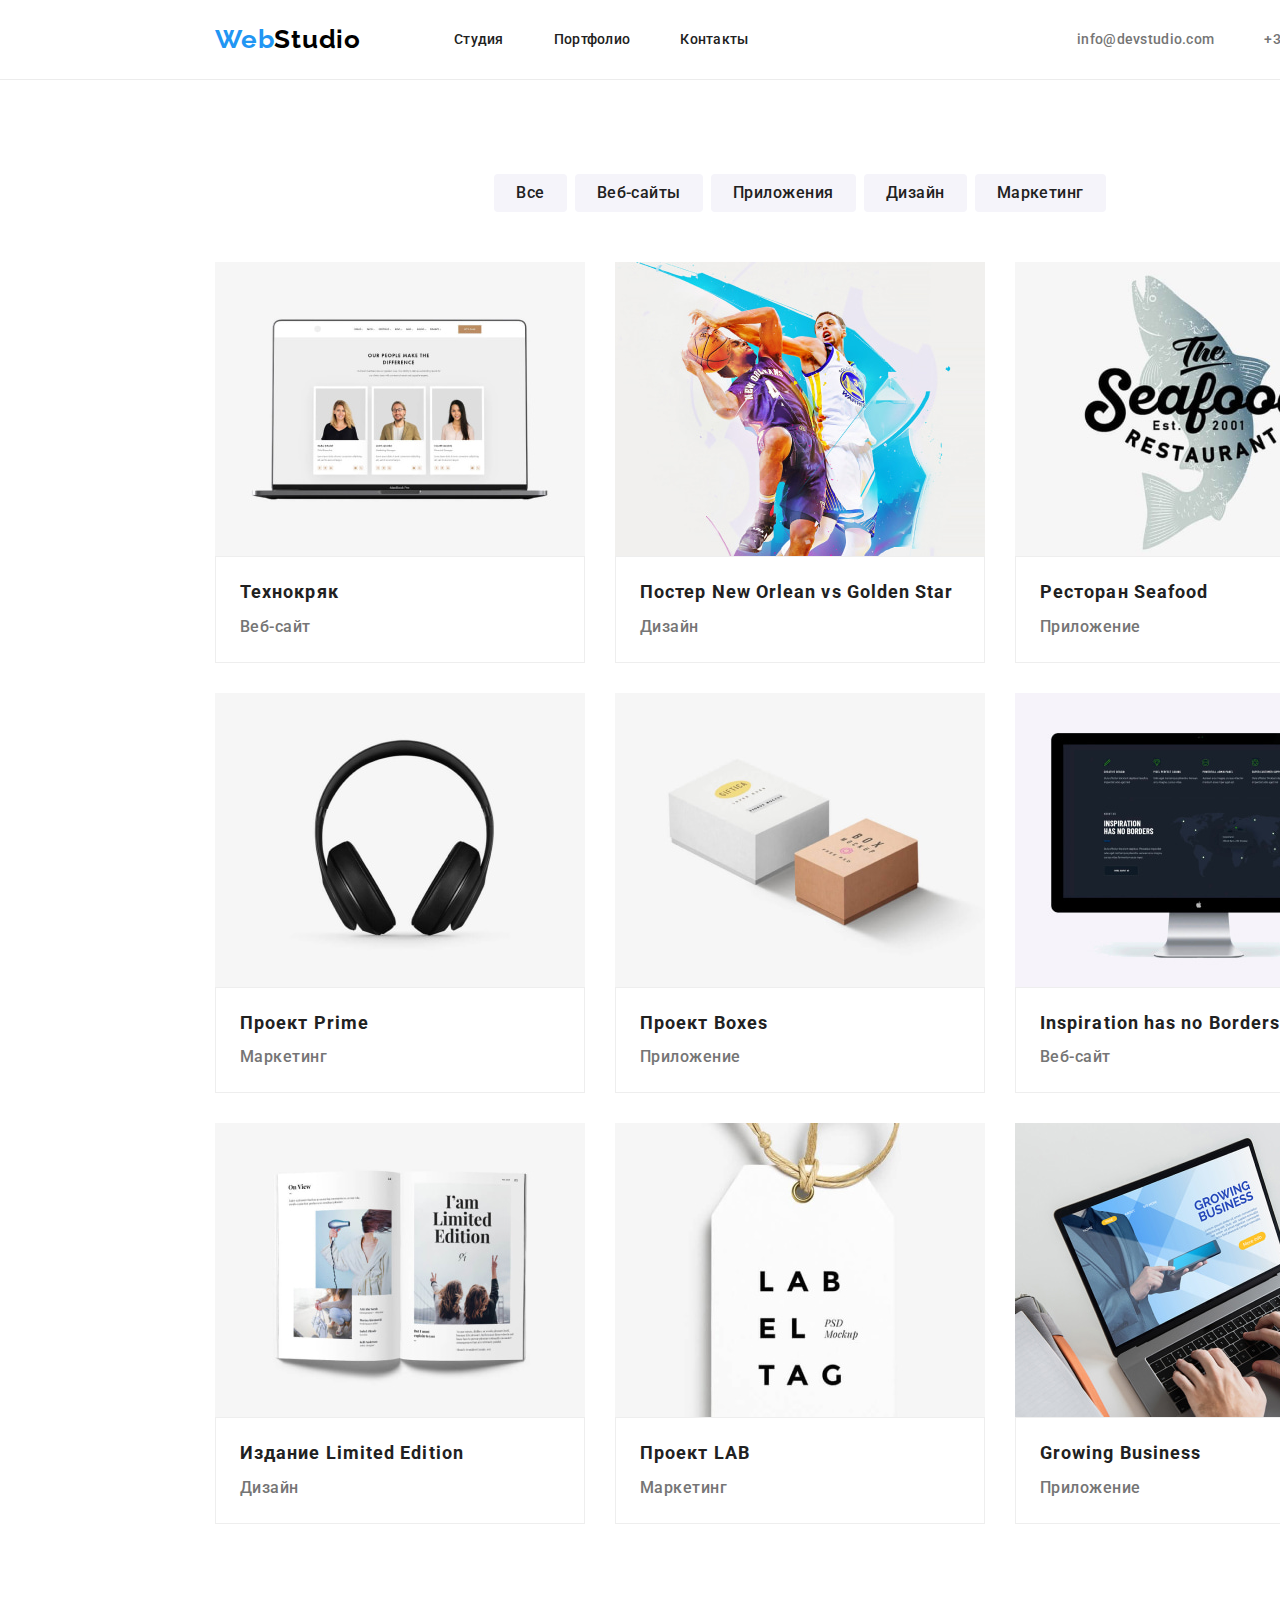
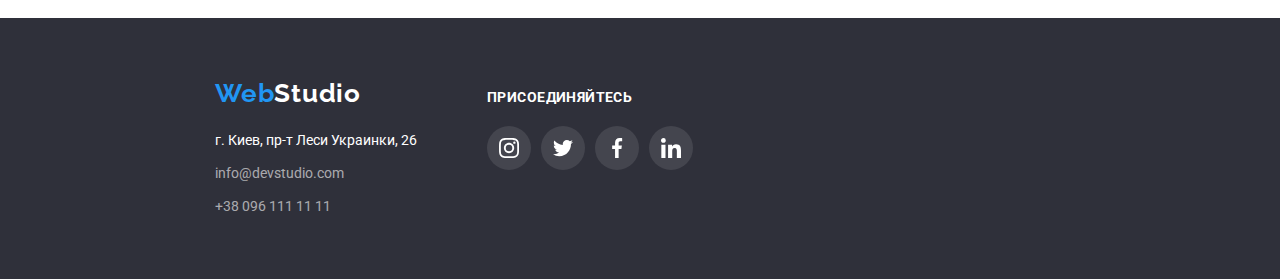
==== portfolio.html @ f5e44344 "Initial commit" ====
<!DOCTYPE html>
<html lang="ru">
  <head>
    <meta charset="UTF-8" />
    <meta http-equiv="X-UA-Compatible" content="IE=edge" />
    <meta name="viewport" content="width=device-width, initial-scale=1.0" />
    <link rel="preconnect" href="https://fonts.googleapis.com" />
    <link rel="preconnect" href="https://fonts.gstatic.com" crossorigin />
    <!-- Нормализатор -->
    <link
      rel="stylesheet"
      href="https://cdn.jsdelivr.net/npm/modern-normalize@1.1.0/modern-normalize.min.css"
    />
    <!-- Шрифты -->
    <link
      href="https://fonts.googleapis.com/css2?family=Raleway:wght@700&family=Roboto:wght@400;500;700;900&display=swap"
      rel="stylesheet"
    />
    <!-- Кастомные стили -->
    <link rel="stylesheet" href="./css/styles.css" />
    <title>portfolio</title>
  </head>
  <!-- Контент -->
  <body>
    <!-- Портфолио Шапка -->
    <header class="header">
      <div class="container head-container">
        <!-- Лого -->
        <a class="logo head-logo" href="./index.html"
          >Web<span class="logo-head-studio">Studio</span></a
        >
        <!-- Навигация -->
        <nav class="header-navigation">
          <ul class="header-nav-list">
            <li class="header-nav-item">
              <a class="header-nav-link" href="./index.html">Студия</a>
            </li>
            <li class="header-nav-item">
              <a class="header-nav-link" href="./portfolio.html">Портфолио</a>
            </li>
            <li class="header-nav-item">
              <a class="header-nav-link" href="#">Контакты</a>
            </li>
          </ul>
        </nav>
        <!-- Контакты -->
        <ul class="header-contacts">
          <li class="contacts-item">
            <a class="contacts-link" href="mailto:info@devstudio.com"
              >info@devstudio.com</a
            >
          </li>
          <li class="conyacts-item">
            <a class="contacts-link" href="tel:+380961111111"
              >+38 096 111 11 11</a
            >
          </li>
        </ul>
      </div>
    </header>
    <!-- Портфолио Главная -->
    <main>
      <section class="section">
        <div class="container">
          <h1 class="hidden-title">Наши проекты</h1>
          <!-- Портфолио фильтры -->
          <ul class="portf-filter-list">
            <li class="portf-filter-item">
              <button class="button filter-button">Все</button>
            </li>
            <li class="portf-filter-item">
              <button class="button filter-button">Веб-сайты</button>
            </li>
            <li class="portf-filter-item">
              <button class="button filter-button">Приложения</button>
            </li>
            <li class="portf-filter-item">
              <button class="button filter-button">Дизайн</button>
            </li>
            <li class="portf-filter-item">
              <button class="button filter-button">Маркетинг</button>
            </li>
          </ul>
          <!-- Портфолио проекты -->
          <ul class="portf-project-list">
            <li class="portf-project-item">
              <img
                src="./images/portfolio-img/portf-1.jpg"
                alt="Технокряк"
                width="370px"
                height="294px"
              />
              <a href="" class="portf-project-link">
                <div class="portf-text-box">
                  <h2 class="portf-project-name">Технокряк</h2>
                  <p class="portf-project-class">Веб-сайт</p>
                </div></a
              >
            </li>
            <li class="portf-project-item">
              <img
                src="./images/portfolio-img/portf-2.jpg"
                alt="Постер New Orlean vs Golden Star"
                width="370px"
                height="294px"
              /><a href="" class="portf-project-link">
                <div class="portf-text-box">
                  <h2 class="portf-project-name">
                    Постер New Orlean vs Golden Star
                  </h2>
                  <p class="portf-project-class">Дизайн</p>
                </div></a
              >
            </li>
            <li class="portf-project-item">
              <img
                src="./images/portfolio-img/portf-3.jpg"
                alt="Ресторан Seafood"
                width="370px"
                height="294px"
              /><a href="" class="portf-project-link">
                <div class="portf-text-box">
                  <h2 class="portf-project-name">Ресторан Seafood</h2>
                  <p class="portf-project-class">Приложение</p>
                </div></a
              >
            </li>
            <li class="portf-project-item">
              <img
                src="./images/portfolio-img/portf-4.jpg"
                alt="Проект Prime"
                width="370px"
                height="294px"
              /><a href="" class="portf-project-link">
                <div class="portf-text-box">
                  <h2 class="portf-project-name">Проект Prime</h2>
                  <p class="portf-project-class">Маркетинг</p>
                </div></a
              >
            </li>
            <li class="portf-project-item">
              <img
                src="./images/portfolio-img/portf-5.jpg"
                alt="Проект Boxes"
                width="370px"
                height="294px"
              /><a href="" class="portf-project-link">
                <div class="portf-text-box">
                  <h2 class="portf-project-name">Проект Boxes</h2>
                  <p class="portf-project-class">Приложение</p>
                </div></a
              >
            </li>
            <li class="portf-project-item">
              <img
                src="./images/portfolio-img/portf-6.jpg"
                alt="Inspiration has no Borders"
                width="370px"
                height="294px"
              /><a href="" class="portf-project-link">
                <div class="portf-text-box">
                  <h2 class="portf-project-name">Inspiration has no Borders</h2>
                  <p class="portf-project-class">Веб-сайт</p>
                </div></a
              >
            </li>
            <li class="portf-project-item">
              <img
                src="./images/portfolio-img/portf-7.jpg"
                alt="Издание Limited Edition"
                width="370px"
                height="294px"
              /><a href="" class="portf-project-link">
                <div class="portf-text-box">
                  <h2 class="portf-project-name">Издание Limited Edition</h2>
                  <p class="portf-project-class">Дизайн</p>
                </div></a
              >
            </li>
            <li class="portf-project-item">
              <img
                src="./images/portfolio-img/portf-8.jpg"
                alt="Проект LAB"
                width="370px"
                height="294px"
              /><a href="" class="portf-project-link">
                <div class="portf-text-box">
                  <h2 class="portf-project-name">Проект LAB</h2>
                  <p class="portf-project-class">Маркетинг</p>
                </div></a
              >
            </li>
            <li class="portf-project-item">
              <img
                src="./images/portfolio-img/portf-9.jpg"
                alt="Growing Business"
                width="370px"
                height="294px"
              /><a href="" class="portf-project-link">
                <div class="portf-text-box">
                  <h2 class="portf-project-name">Growing Business</h2>
                  <p class="portf-project-class">Приложение</p>
                </div></a
              >
            </li>
          </ul>
        </div>
      </section>
    </main>
    <!-- Портфолио подвал -->
    <footer class="footer">
      <div class="container footer-box">
        <!-- Лого -->
        <div>
          <a class="logo" href="./index.html"
            >Web<span class="logo-foot-studio">Studio</span></a
          >
          <!-- Адрес и контакты -->
          <address class="adress-box">
            <ul class="adress-list">
              <li class="adress-item">
                <a
                  class="address-map"
                  href="https://goo.gl/maps/QXmDGy41mX6i24PM6"
                  >г. Киев, пр-т Леси Украинки, 26</a
                >
              </li>
              <li class="adress-item">
                <a class="address-cont" href="mailto:info@devstudio.com"
                  >info@devstudio.com</a
                >
              </li>
              <li class="adress-item">
                <a class="address-cont" href="tel:+380961111111"
                  >+38 096 111 11 11</a
                >
              </li>
            </ul>
          </address>
        </div>
        <!-- Наши соц. сети -->
        <div class="foot-soc-box">
          <h3 class="foot-soc-title">присоединяйтесь</h3>
          <ul class="social-foot-list">
            <li class="social-item">
              <a class="social-foot-link" href="">
                <svg class="icon" width="20" height="20">
                  <use href="/images/icons.svg#icon-instagram"></use>
                </svg>
              </a>
            </li>
            <li class="social-item">
              <a class="social-foot-link" href="">
                <svg class="icon" width="20" height="20">
                  <use href="/images/icons.svg#icon-twitter"></use>
                </svg>
              </a>
            </li>
            <li class="social-item">
              <a class="social-foot-link" href="">
                <svg class="icon" width="20" height="20">
                  <use href="/images/icons.svg#icon-facebook"></use>
                </svg>
              </a>
            </li>
            <li class="social-item">
              <a class="social-foot-link" href="">
                <svg class="icon" width="20" height="20">
                  <use href="/images/icons.svg#icon-linkedin"></use>
                </svg>
              </a>
            </li>
          </ul>
        </div>
      </div>
    </footer>
  </body>
</html>
---- css/styles.css ----
*,
*::before,
*::after {
  box-sizing: border-box;
}
body {
  font-family: 'Roboto', sans-serif;
  min-width: 1600px;
  margin: 0px;
}
:root {
  --main-color: #212121;
  --sec-color: #757575;
}
a {
  text-decoration: none;
}
ul {
  margin: 0;
  padding: 0;
  list-style: none;
  list-style-type: none;
}
h1,
h2,
h3,
p {
  margin: 0;
}
.button {
  display: block;
  border: 0;
  cursor: pointer;
}
.section {
  padding-top: 94px;
  padding-bottom: 94px;
}
.container {
  width: 1200px;
  margin-left: auto;
  margin-right: auto;
  padding-left: 15px;
  padding-right: 15px;
}
img {
  display: block;
  max-width: 100%;
  height: auto;
}
.hidden-title {
  display: none;
}
/* Логотип */
.logo {
  font-family: Raleway;
  font-weight: 700;
  font-size: 26px;
  line-height: 1.2;
  letter-spacing: 0.03em;
  color: #2196f3;
}
.head-logo {
  margin-right: 93px;
}
/* Стили Шапки */
.header {
  display: flex;
  height: 80px;
  border-bottom: 1px solid rgba(236, 236, 236, 1);
}
.head-container {
  display: flex;
  align-items: center;
}

/* Шапка Логотип */
.logo-head-studio {
  color: #000000;
}
/* Шапка Навигация */
.header-nav-list {
  display: flex;
  padding-left: 0px;
  margin: 0px;
}
.header-nav-item {
  margin-right: 50px;
}
.header-nav-item:last-child {
  margin-right: 0px;
}
.header-nav-link {
  font-weight: 500;
  font-size: 14px;
  line-height: 1.15;
  letter-spacing: 0.02em;
  color: var(--main-color);
}
.header-nav-link:hover {
  color: #2196f3;
}
.header-nav-link:focus {
  color: #2196f3;
}
/* Шапка Контакты */
.header-contacts {
  display: flex;
  align-items: center;
  padding: 0px;
  margin-left: auto;
}
.contacts-item:not(:last-child) {
  margin-right: 50px;
}
.contacts-link {
  display: flex;
  align-items: center;
  font-weight: 500;
  font-size: 14px;
  line-height: 1.15;
  letter-spacing: 0.02em;
  color: var(--sec-color);
}
.header-contacts .icon {
  fill: currentColor;
  margin-right: 10px;
}
.contacts-link:hover {
  color: #2196f3;
}
.contacts-link:focus {
  color: #2196f3;
}
/* Стили главной страницы */
/* Заказать услугу */
.hero {
  max-width: 1600px;
  margin-left: auto;
  margin-right: auto;
  background-color: #c4c4c4;
  background-image: linear-gradient(
      rgba(47, 48, 58, 0.4),
      rgba(47, 48, 58, 0.4)
    ),
    url(../images/hero-img/heroweb.jpg);
  background-repeat: no-repeat;
  background-position: center;
  background-size: cover;
  padding: 200px 0;
}

.hero-title {
  margin-left: auto;
  margin-right: auto;
  font-weight: 900;
  font-size: 44px;
  line-height: 1.37;
  text-align: center;
  letter-spacing: 0.06em;
  text-transform: uppercase;
  color: #ffffff;
  width: 696px;
}
.hero-button {
  margin-top: 30px;
  margin-left: auto;
  margin-right: auto;
  padding: 10px 32px;
  font-weight: 700;
  font-size: 16px;
  line-height: 1.87;
  letter-spacing: 0.06em;
  color: #ffffff;
  background-color: #2196f3;
  box-shadow: 0px 4px 4px rgba(0, 0, 0, 0.15);
  border-radius: 4px;
}
/* Почему мы */
.whyme-list {
  display: flex;
  justify-content: center;
}
.whyme-item {
  width: 270px;
}
.whyme-item:not(:last-child) {
  margin-right: 30px;
}
.whyme-icon-box {
  width: 270px;
  height: 120px;
  display: flex;
  justify-content: center;
  align-items: center;
  background: #f5f4fa;
  border-radius: 4px;
  margin-bottom: 30px;
}
.whyme-item-title {
  font-weight: 700;
  font-size: 14px;
  line-height: 1.14;
  text-transform: uppercase;
  color: var(--main-color);
  margin-bottom: 10px;
}
.whyme-text {
  font-size: 14px;
  line-height: 1.71;
  letter-spacing: 0.03em;
  color: var(--sec-color);
}
/* Чем занимаемся */
.whatdo {
  padding-top: 0px;
}
.whatdo-title {
  font-weight: 700;
  font-size: 36px;
  line-height: 1.16;
  text-align: center;
  letter-spacing: 0.03em;
  margin-bottom: 50px;
}
.whatdo-list {
  display: flex;
  padding: 0px;
  margin: 0px;
}
.whatdo-item:not(:last-child) {
  margin-right: 30px;
}
/* Наша команда */
.team {
  background-color: #f5f4fa;
}
.team-title {
  margin-bottom: 50px;
  font-weight: 700;
  font-size: 36px;
  line-height: 1.16;
  text-align: center;
  letter-spacing: 0.03em;
  color: var(--main-color);
}
.team-list {
  display: flex;
  justify-content: center;
  font-size: 16px;
  line-height: 1.18;
  text-align: center;
  letter-spacing: 0.03em;
  color: var(--sec-color);
}
.team-item {
  width: 270px;
  background-color: #ffffff;
  box-shadow: 0px 1px 3px rgba(0, 0, 0, 0.12), 0px 1px 1px rgba(0, 0, 0, 0.14),
    0px 2px 1px rgba(0, 0, 0, 0.2);
  border-radius: 0px 0px 4px 4px;
}
.team-item:not(:last-child) {
  margin-right: 30px;
}
.team-name {
  margin-bottom: 10px;
  font-weight: 500;
  font-size: 16px;
  text-align: center;
  letter-spacing: 0.03em;
  color: #212121;
}
.team-box {
  padding-top: 30px;
  padding-bottom: 30px;
}
.social-list {
  margin-top: 16px;
  display: flex;
  align-items: center;
  justify-content: center;
}
.social-item:not(:last-child) {
  margin-right: 10px;
}
.social-link {
  display: flex;
  align-items: center;
  justify-content: center;
  width: 44px;
  height: 44px;
  background-color: #ffffff;
  border-radius: 50%;
  color: #afb1b8;
}
.social-link:hover {
  color: #ffffff;
  background-color: #2196f3;
}
.social-link:focus {
  color: #ffffff;
  background-color: #2196f3;
}
.social-list .icon {
  fill: currentColor;
}
/* Стили "наши клиенты" */
.clients-title {
  font-weight: 700;
  font-size: 36px;
  line-height: 1.16;
  text-align: center;
  letter-spacing: 0.03em;
  margin-bottom: 50px;
}
.clients-list {
  display: flex;
  align-items: center;
}
.clients-item:not(:last-child) {
  margin-right: 30px;
}
.clients-link {
  display: flex;
  align-items: center;
  justify-content: center;
  width: 170px;
  height: 92px;
  color: #afb1b8;
  background-color: #ffffff;
  border: 1px solid #afb1b8;
  border-radius: 4px;
}
.clients-link:hover {
  color: #2196f3;
  border: 1px solid #2196f3;
}
.clients-link:focus {
  color: #2196f3;
  border: 1px solid #2196f3;
}
.clients-list .icon {
  fill: currentColor;
}
/* Стили Портфолио */

/* Портфолио фильтр */
.portf-filter-list {
  margin-bottom: 50px;
  display: flex;
  justify-content: center;
}
.portf-filter-item:not(:last-child) {
  margin-right: 8px;
}
.filter-button {
  padding: 6px 22px;
  font-weight: 500;
  font-size: 16px;
  line-height: 1.62;
  text-align: center;
  letter-spacing: 0.03em;
  color: var(--main-color);
  background-color: #f5f4fa;
  border-radius: 4px;
}
.filter-button:hover {
  background-color: #2196f3;
  color: #ffffff;
  box-shadow: 0px 3px 1px rgba(0, 0, 0, 0.1), 0px 1px 2px rgba(0, 0, 0, 0.08),
    0px 2px 2px rgba(0, 0, 0, 0.12);
}
.filter-button:focus {
  background-color: #2196f3;
  color: #ffffff;
  box-shadow: 0px 3px 1px rgba(0, 0, 0, 0.1), 0px 1px 2px rgba(0, 0, 0, 0.08),
    0px 2px 2px rgba(0, 0, 0, 0.12);
}
/* Портфолио проекты */
.portf-project-list {
  display: flex;
  flex-wrap: wrap;
}
.portf-project-item {
  width: 370px;
}
.portf-project-item:not(:nth-last-child(-n + 3)) {
  margin-bottom: 30px;
}
.portf-project-item:not(:nth-child(3n)) {
  margin-right: 30px;
}
.portf-text-box {
  border: 1px solid rgba(238, 238, 238, 1);
  padding: 20px 24px;
}
.portf-project-name {
  font-weight: 700;
  font-size: 18px;
  line-height: 1.71;
  letter-spacing: 0.06em;
  color: var(--main-color);
  margin-bottom: 4px;
}
.portf-project-class {
  font-weight: 500;
  font-size: 16px;
  line-height: 1.87;
  letter-spacing: 0.03em;
  color: var(--sec-color);
}
.portf-project-link {
  display: block;
}
.portf-project-link:hover {
  box-shadow: 0px 1px 1px rgba(0, 0, 0, 0.12), 0px 4px 4px rgba(0, 0, 0, 0.06),
    1px 4px 6px rgba(0, 0, 0, 0.16);
}
.portf-project-link:focus {
  box-shadow: 0px 1px 1px rgba(0, 0, 0, 0.12), 0px 4px 4px rgba(0, 0, 0, 0.06),
    1px 4px 6px rgba(0, 0, 0, 0.16);
}
/* Стили Подвала */
.footer {
  padding-top: 60px;
  padding-bottom: 60px;
  background-color: #2f303a;
}
.footer-box {
  display: flex;
  align-items: baseline;
}
/* Подвал логотип цвет */
.logo-foot-studio {
  color: #ffffff;
}
/* Подвал адрес и контакты */
.adress-box {
  margin-top: 20px;
}
.adress-item {
  font-style: normal;
  font-weight: 400;
  font-size: 14px;
  line-height: 1.7;
}
.adress-item:not(:last-child) {
  margin-bottom: 9px;
}
.address-map {
  color: #ffffff;
}
.address-cont {
  color: rgba(255, 255, 255, 0.6);
}
/* Подвал социалка */
.foot-soc-box {
  margin-left: 70px;
}
.foot-soc-title {
  font-weight: 700;
  font-size: 14px;
  line-height: 1.14;
  letter-spacing: 0.03em;
  text-transform: uppercase;
  color: #ffffff;
  margin-bottom: 20px;
}
.social-foot-list {
  display: flex;
  align-items: center;
}
.social-foot-link {
  display: flex;
  align-items: center;
  justify-content: center;
  width: 44px;
  height: 44px;
  background: rgba(255, 255, 255, 0.1);
  border-radius: 50%;
  color: #ffffff;
}
.social-foot-link:hover {
  color: #ffffff;
  background-color: #2196f3;
}
.social-foot-link:focus {
  color: #ffffff;
  background-color: #2196f3;
}
.social-foot-list .icon {
  fill: currentColor;
}
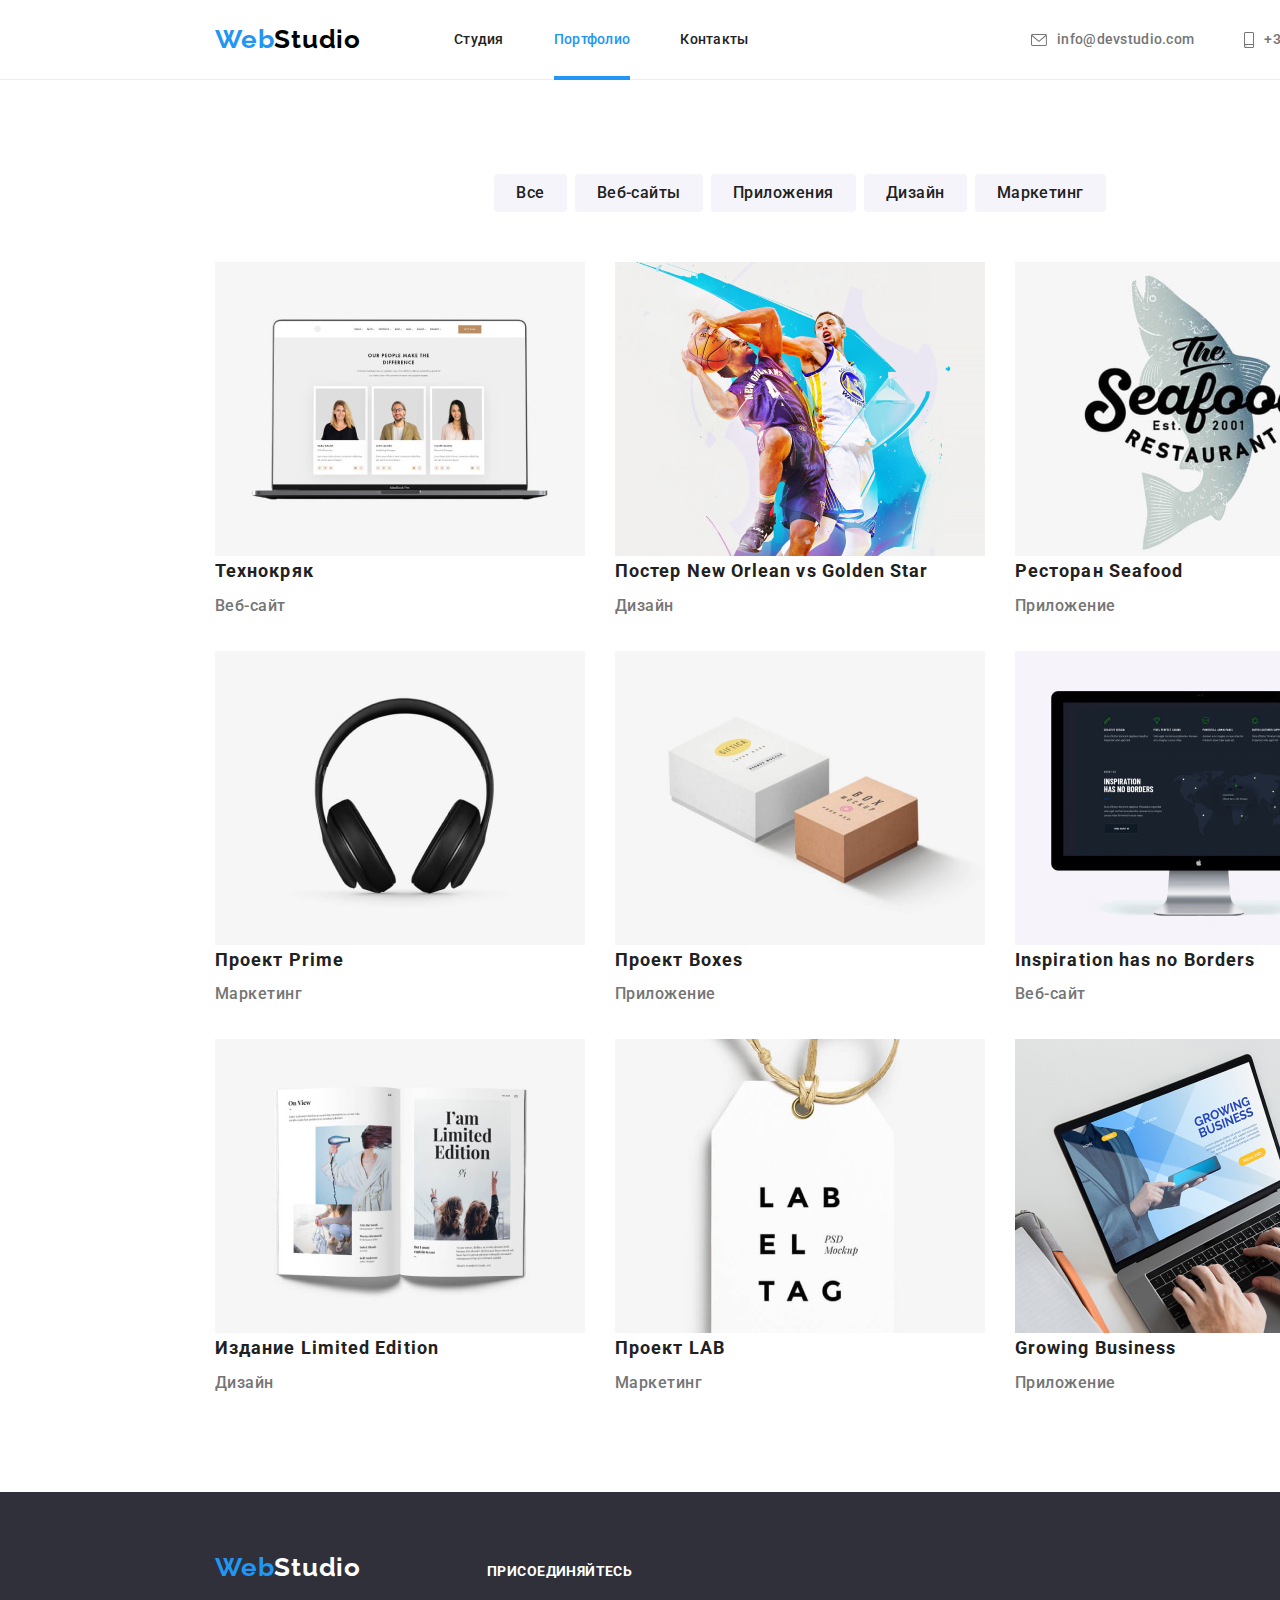
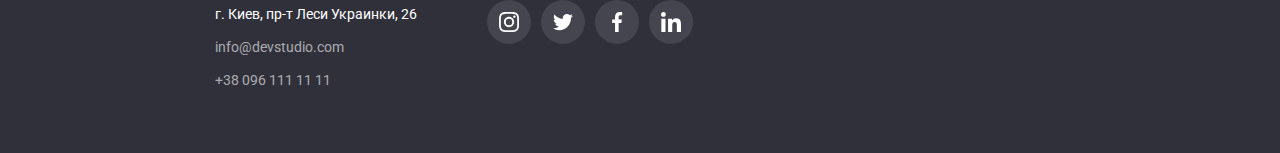
==== commit 950c82e9: "maint" ====
--- a/portfolio.html
+++ b/portfolio.html
@@ -36,7 +36,9 @@
               <a class="header-nav-link" href="./index.html">Студия</a>
             </li>
             <li class="header-nav-item">
-              <a class="header-nav-link" href="./portfolio.html">Портфолио</a>
+              <a class="header-nav-link nav-main" href="./portfolio.html"
+                >Портфолио</a
+              >
             </li>
             <li class="header-nav-item">
               <a class="header-nav-link" href="#">Контакты</a>
@@ -47,12 +49,18 @@
         <ul class="header-contacts">
           <li class="contacts-item">
             <a class="contacts-link" href="mailto:info@devstudio.com"
-              >info@devstudio.com</a
+              ><svg class="icon" width="16" height="12">
+                <use href="./images/icons.svg#icon-mail"></use>
+              </svg>
+              <span class="contacts-text">info@devstudio.com</span></a
             >
           </li>
           <li class="conyacts-item">
-            <a class="contacts-link" href="tel:+380961111111"
-              >+38 096 111 11 11</a
+            <a class="contacts-link" href="tel:+380961111111">
+              <svg class="icon" width="10" height="16">
+                <use href="./images/icons.svg#icon-smartphone"></use>
+              </svg>
+              <span class="contacts-text">+38 096 111 11 11</span></a
             >
           </li>
         </ul>
@@ -84,12 +92,20 @@
           <!-- Портфолио проекты -->
           <ul class="portf-project-list">
             <li class="portf-project-item">
-              <img
-                src="./images/portfolio-img/portf-1.jpg"
-                alt="Технокряк"
-                width="370px"
-                height="294px"
-              />
+              <div class="portf-thumb">
+                <img
+                  src="./images/portfolio-img/portf-1.jpg"
+                  alt="Технокряк"
+                  width="370px"
+                  height="294px"
+                />
+                <p class="portf-view-text">
+                  Ресурс предлагает комплексные предложения с разным уровнем
+                  функционала и сервисов. Все это позволит посетителю получить
+                  исчерпывающие сведения &nbsp; &nbsp; &nbsp; &nbsp; &nbsp;
+                  &nbsp; &nbsp; о компании или частном лице.
+                </p>
+              </div>
               <a href="" class="portf-project-link">
                 <div class="portf-text-box">
                   <h2 class="portf-project-name">Технокряк</h2>
@@ -99,6 +115,7 @@
             </li>
             <li class="portf-project-item">
               <img
+                class="portf-img"
                 src="./images/portfolio-img/portf-2.jpg"
                 alt="Постер New Orlean vs Golden Star"
                 width="370px"
@@ -114,6 +131,7 @@
             </li>
             <li class="portf-project-item">
               <img
+                class="portf-img"
                 src="./images/portfolio-img/portf-3.jpg"
                 alt="Ресторан Seafood"
                 width="370px"
@@ -127,6 +145,7 @@
             </li>
             <li class="portf-project-item">
               <img
+                class="portf-img"
                 src="./images/portfolio-img/portf-4.jpg"
                 alt="Проект Prime"
                 width="370px"
@@ -140,6 +159,7 @@
             </li>
             <li class="portf-project-item">
               <img
+                class="portf-img"
                 src="./images/portfolio-img/portf-5.jpg"
                 alt="Проект Boxes"
                 width="370px"
@@ -153,6 +173,7 @@
             </li>
             <li class="portf-project-item">
               <img
+                class="portf-img"
                 src="./images/portfolio-img/portf-6.jpg"
                 alt="Inspiration has no Borders"
                 width="370px"
@@ -166,6 +187,7 @@
             </li>
             <li class="portf-project-item">
               <img
+                class="portf-img"
                 src="./images/portfolio-img/portf-7.jpg"
                 alt="Издание Limited Edition"
                 width="370px"
@@ -179,6 +201,7 @@
             </li>
             <li class="portf-project-item">
               <img
+                class="portf-img"
                 src="./images/portfolio-img/portf-8.jpg"
                 alt="Проект LAB"
                 width="370px"
@@ -192,6 +215,7 @@
             </li>
             <li class="portf-project-item">
               <img
+                class="portf-img"
                 src="./images/portfolio-img/portf-9.jpg"
                 alt="Growing Business"
                 width="370px"
--- a/css/styles.css
+++ b/css/styles.css
@@ -11,6 +11,7 @@
 :root {
   --main-color: #212121;
   --sec-color: #757575;
+  --anim-fast: 250ms cubic-bezier(0.4, 0, 0.2, 1);
 }
 a {
   text-decoration: none;
@@ -91,17 +92,47 @@
   margin-right: 0px;
 }
 .header-nav-link {
+  display: block;
+  position: relative;
+  padding: 32px 0;
   font-weight: 500;
   font-size: 14px;
   line-height: 1.15;
   letter-spacing: 0.02em;
   color: var(--main-color);
-}
-.header-nav-link:hover {
-  color: #2196f3;
-}
+  transition: color var(--anim-fast);
+}
+.header-nav-link::after {
+  position: absolute;
+  bottom: 0;
+  right: 0;
+  content: '';
+  display: block;
+  height: 4px;
+  width: 0;
+  background-color: #2196f3;
+  transition: width var(--anim-fast);
+}
+.header-nav-link:hover::after {
+  width: 100%;
+  left: 0;
+}
+.header-nav-link:hover,
 .header-nav-link:focus {
   color: #2196f3;
+}
+.nav-main {
+  color: #2196f3;
+}
+.nav-main::after {
+  position: absolute;
+  bottom: 0;
+  left: 0;
+  content: '';
+  display: block;
+  width: 100%;
+  height: 4px;
+  background-color: #2196f3;
 }
 /* Шапка Контакты */
 .header-contacts {
@@ -121,14 +152,13 @@
   line-height: 1.15;
   letter-spacing: 0.02em;
   color: var(--sec-color);
+  transition: color var(--anim-fast);
 }
 .header-contacts .icon {
   fill: currentColor;
   margin-right: 10px;
 }
-.contacts-link:hover {
-  color: #2196f3;
-}
+.contacts-link:hover,
 .contacts-link:focus {
   color: #2196f3;
 }
@@ -228,8 +258,29 @@
   padding: 0px;
   margin: 0px;
 }
+.whatdo-item {
+  position: relative;
+}
 .whatdo-item:not(:last-child) {
   margin-right: 30px;
+}
+.whatdo-textbox {
+  position: absolute;
+  bottom: 0;
+  left: 0;
+  width: 100%;
+  padding-top: 27px;
+  padding-bottom: 27px;
+  background-color: rgba(47, 48, 58, 0.8);
+}
+.whatdo-text {
+  font-weight: 700;
+  font-size: 14px;
+  line-height: 1.14;
+  text-align: center;
+  letter-spacing: 0.03em;
+  text-transform: uppercase;
+  color: #ffffff;
 }
 /* Наша команда */
 .team {
@@ -293,11 +344,9 @@
   background-color: #ffffff;
   border-radius: 50%;
   color: #afb1b8;
-}
-.social-link:hover {
-  color: #ffffff;
-  background-color: #2196f3;
-}
+  transition: color var(--anim-fast), background-color var(--anim-fast);
+}
+.social-link:hover,
 .social-link:focus {
   color: #ffffff;
   background-color: #2196f3;
@@ -331,11 +380,9 @@
   background-color: #ffffff;
   border: 1px solid #afb1b8;
   border-radius: 4px;
-}
-.clients-link:hover {
-  color: #2196f3;
-  border: 1px solid #2196f3;
-}
+  transition: color var(--anim-fast), border var(--anim-fast);
+}
+.clients-link:hover,
 .clients-link:focus {
   color: #2196f3;
   border: 1px solid #2196f3;
@@ -364,19 +411,17 @@
   color: var(--main-color);
   background-color: #f5f4fa;
   border-radius: 4px;
-}
-.filter-button:hover {
+  transition: color var(--anim-fast), background-color var(--anim-fast),
+    box-shadow var(--anim-fast);
+}
+.filter-button:hover,
+.filter-button:focus {
   background-color: #2196f3;
   color: #ffffff;
   box-shadow: 0px 3px 1px rgba(0, 0, 0, 0.1), 0px 1px 2px rgba(0, 0, 0, 0.08),
     0px 2px 2px rgba(0, 0, 0, 0.12);
 }
-.filter-button:focus {
-  background-color: #2196f3;
-  color: #ffffff;
-  box-shadow: 0px 3px 1px rgba(0, 0, 0, 0.1), 0px 1px 2px rgba(0, 0, 0, 0.08),
-    0px 2px 2px rgba(0, 0, 0, 0.12);
-}
+
 /* Портфолио проекты */
 .portf-project-list {
   display: flex;
@@ -391,7 +436,12 @@
 .portf-project-item:not(:nth-child(3n)) {
   margin-right: 30px;
 }
-.portf-text-box {
+.portf-thumb {
+  position: relative;
+  overflow: hidden;
+}
+. .portf-text-box {
+  background-color: rgba(255, 255, 255, 1);
   border: 1px solid rgba(238, 238, 238, 1);
   padding: 20px 24px;
 }
@@ -412,12 +462,36 @@
 }
 .portf-project-link {
   display: block;
-}
-.portf-project-link:hover {
+  transition: box-shadow var(--anim-fast);
+}
+.portf-project-link:hover,
+.portf-project-link:focus {
   box-shadow: 0px 1px 1px rgba(0, 0, 0, 0.12), 0px 4px 4px rgba(0, 0, 0, 0.06),
     1px 4px 6px rgba(0, 0, 0, 0.16);
 }
-.portf-project-link:focus {
+.portf-view-text {
+  display: flex;
+  align-items: center;
+  justify-content: center;
+  padding: 63px 24px;
+  position: absolute;
+  left: 0;
+  bottom: 0;
+  width: 100%;
+  height: 100%;
+  font-weight: 400;
+  font-size: 18px;
+  line-height: 1.56;
+  letter-spacing: 0.03em;
+  color: #ffffff;
+  background-color: rgba(33, 150, 243, 0.9);
+  transform: translateY(100%);
+  transition: transform var(--anim-fast);
+}
+.portf-project-item:hover .portf-view-text {
+  transform: translateY(0);
+}
+.portf-project-item:hover .portf-project-link {
   box-shadow: 0px 1px 1px rgba(0, 0, 0, 0.12), 0px 4px 4px rgba(0, 0, 0, 0.06),
     1px 4px 6px rgba(0, 0, 0, 0.16);
 }
@@ -480,11 +554,9 @@
   background: rgba(255, 255, 255, 0.1);
   border-radius: 50%;
   color: #ffffff;
-}
-.social-foot-link:hover {
-  color: #ffffff;
-  background-color: #2196f3;
-}
+  transition: color var(--anim-fast), background-color var(--anim-fast);
+}
+.social-foot-link:hover,
 .social-foot-link:focus {
   color: #ffffff;
   background-color: #2196f3;
@@ -492,3 +564,42 @@
 .social-foot-list .icon {
   fill: currentColor;
 }
+/* Модальное окно */
+.modal-backdrop {
+  position: fixed;
+  width: 100vw;
+  height: 100vh;
+  top: 0;
+  left: 50%;
+  transform: translateX(-50%);
+  background-color: rgba(0, 0, 0, 0.2);
+  opacity: 1;
+  visibility: visible;
+  pointer-events: auto;
+  transition: opacity var(--anim-fast), visibility var(--anim-fast);
+}
+.modal-backdrop.is-hidden {
+  opacity: 0;
+  visibility: hidden;
+  pointer-events: none;
+}
+.modal-wrapper {
+  position: absolute;
+  top: 50%;
+  left: 50%;
+  transform: translate(-50%, -50%);
+  width: 528px;
+  height: 581px;
+  background-color: #ffffff;
+  box-shadow: 0px 1px 3px rgba(0, 0, 0, 0.12), 0px 1px 1px rgba(0, 0, 0, 0.14),
+    0px 2px 1px rgba(0, 0, 0, 0.2);
+  border-radius: 4px;
+}
+.modal-btn {
+  position: absolute;
+  top: 8px;
+  right: 8px;
+  border-radius: 50%;
+  background-color: #ffffff;
+  border: 1px solid rgba(0, 0, 0, 0.1);
+}
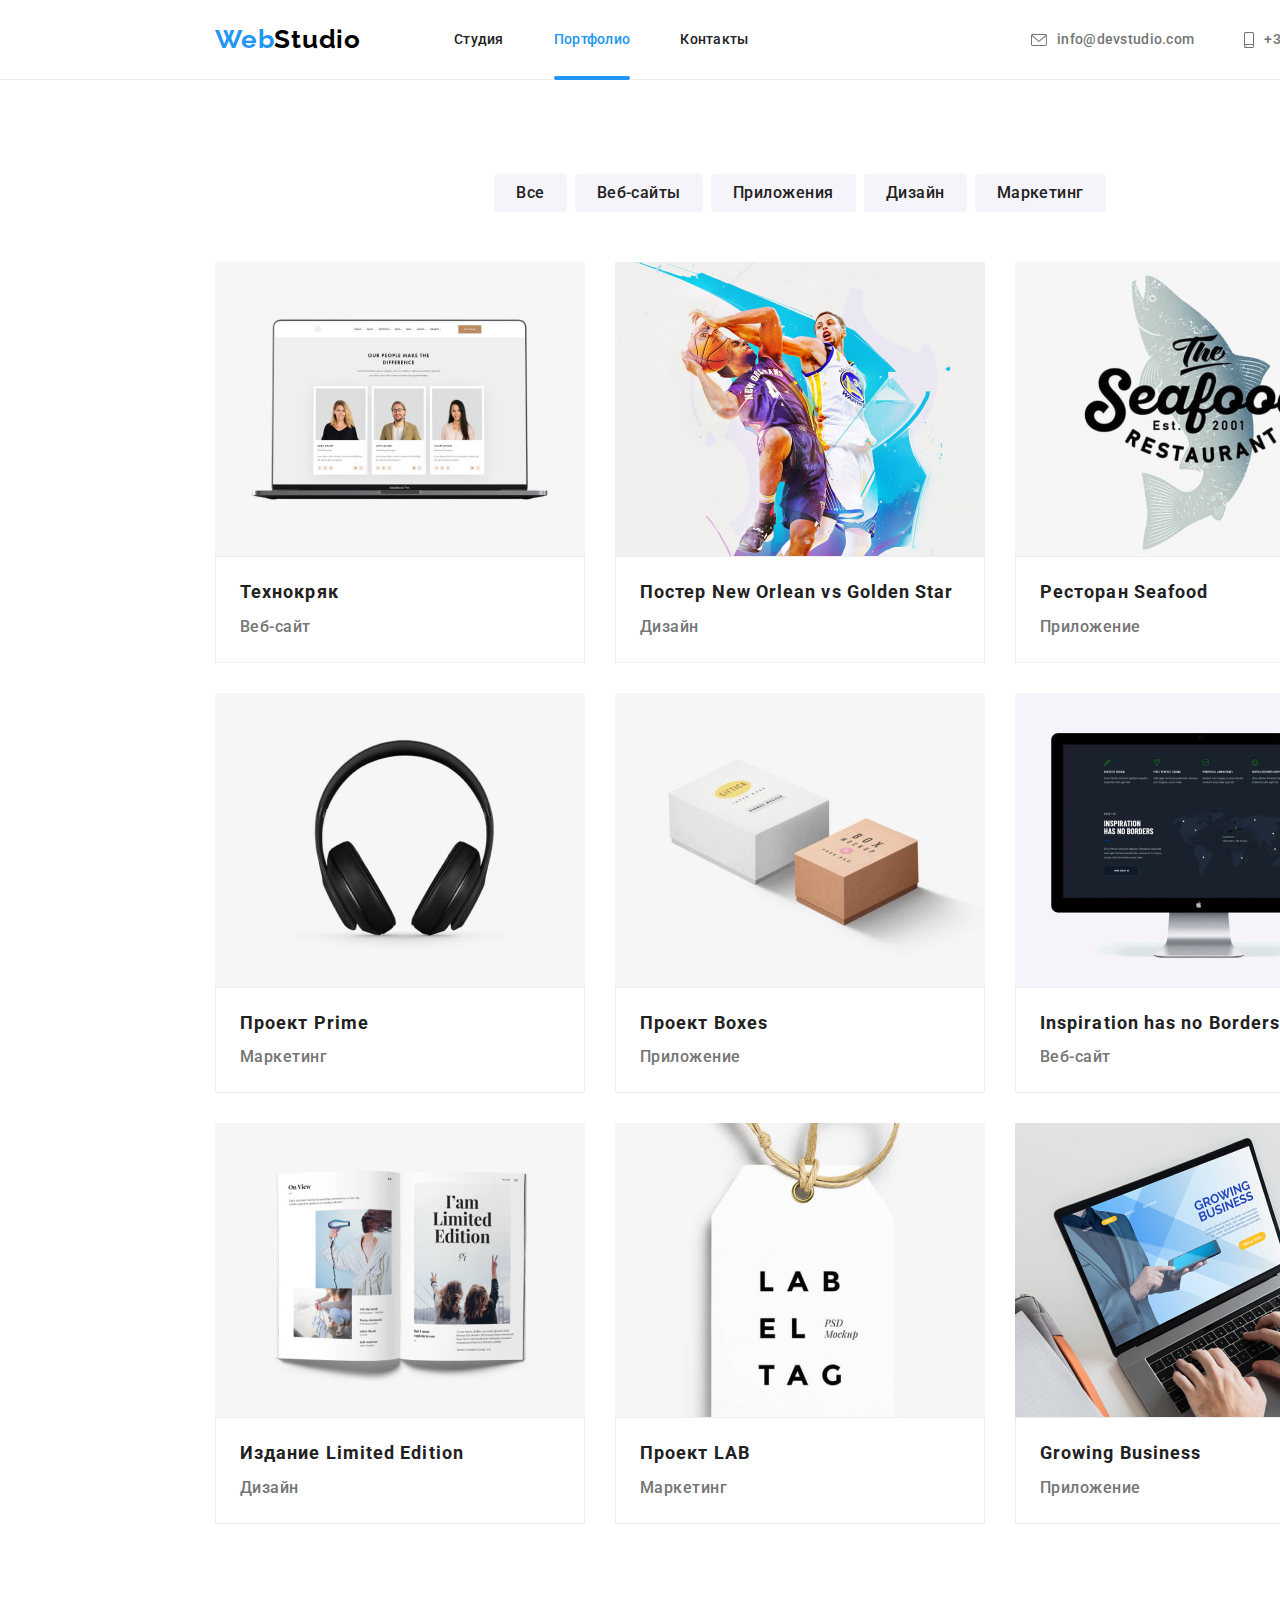
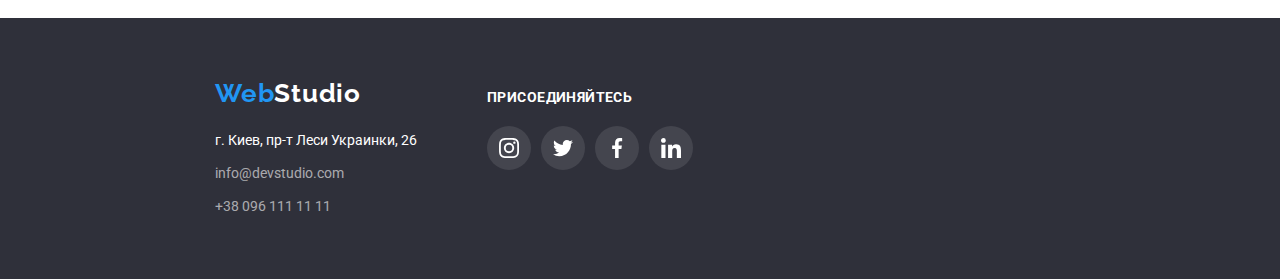
==== commit b7d09b57: "asd" ====
--- a/portfolio.html
+++ b/portfolio.html
@@ -269,28 +269,28 @@
             <li class="social-item">
               <a class="social-foot-link" href="">
                 <svg class="icon" width="20" height="20">
-                  <use href="/images/icons.svg#icon-instagram"></use>
+                  <use href="./images/icons.svg#icon-instagram"></use>
                 </svg>
               </a>
             </li>
             <li class="social-item">
               <a class="social-foot-link" href="">
                 <svg class="icon" width="20" height="20">
-                  <use href="/images/icons.svg#icon-twitter"></use>
+                  <use href="./images/icons.svg#icon-twitter"></use>
                 </svg>
               </a>
             </li>
             <li class="social-item">
               <a class="social-foot-link" href="">
                 <svg class="icon" width="20" height="20">
-                  <use href="/images/icons.svg#icon-facebook"></use>
+                  <use href="./images/icons.svg#icon-facebook"></use>
                 </svg>
               </a>
             </li>
             <li class="social-item">
               <a class="social-foot-link" href="">
                 <svg class="icon" width="20" height="20">
-                  <use href="/images/icons.svg#icon-linkedin"></use>
+                  <use href="./images/icons.svg#icon-linkedin"></use>
                 </svg>
               </a>
             </li>
--- a/css/styles.css
+++ b/css/styles.css
@@ -112,6 +112,7 @@
   width: 0;
   background-color: #2196f3;
   transition: width var(--anim-fast);
+  border-radius: 2px;
 }
 .header-nav-link:hover::after {
   width: 100%;
@@ -133,6 +134,7 @@
   width: 100%;
   height: 4px;
   background-color: #2196f3;
+  border-radius: 2px;
 }
 /* Шапка Контакты */
 .header-contacts {
@@ -264,16 +266,17 @@
 .whatdo-item:not(:last-child) {
   margin-right: 30px;
 }
-.whatdo-textbox {
+.whatdo-text {
   position: absolute;
+  display: flex;
+  align-items: center;
+  justify-content: center;
   bottom: 0;
   left: 0;
   width: 100%;
   padding-top: 27px;
   padding-bottom: 27px;
   background-color: rgba(47, 48, 58, 0.8);
-}
-.whatdo-text {
   font-weight: 700;
   font-size: 14px;
   line-height: 1.14;
@@ -440,7 +443,7 @@
   position: relative;
   overflow: hidden;
 }
-. .portf-text-box {
+.portf-text-box {
   background-color: rgba(255, 255, 255, 1);
   border: 1px solid rgba(238, 238, 238, 1);
   padding: 20px 24px;
@@ -464,7 +467,6 @@
   display: block;
   transition: box-shadow var(--anim-fast);
 }
-.portf-project-link:hover,
 .portf-project-link:focus {
   box-shadow: 0px 1px 1px rgba(0, 0, 0, 0.12), 0px 4px 4px rgba(0, 0, 0, 0.06),
     1px 4px 6px rgba(0, 0, 0, 0.16);
